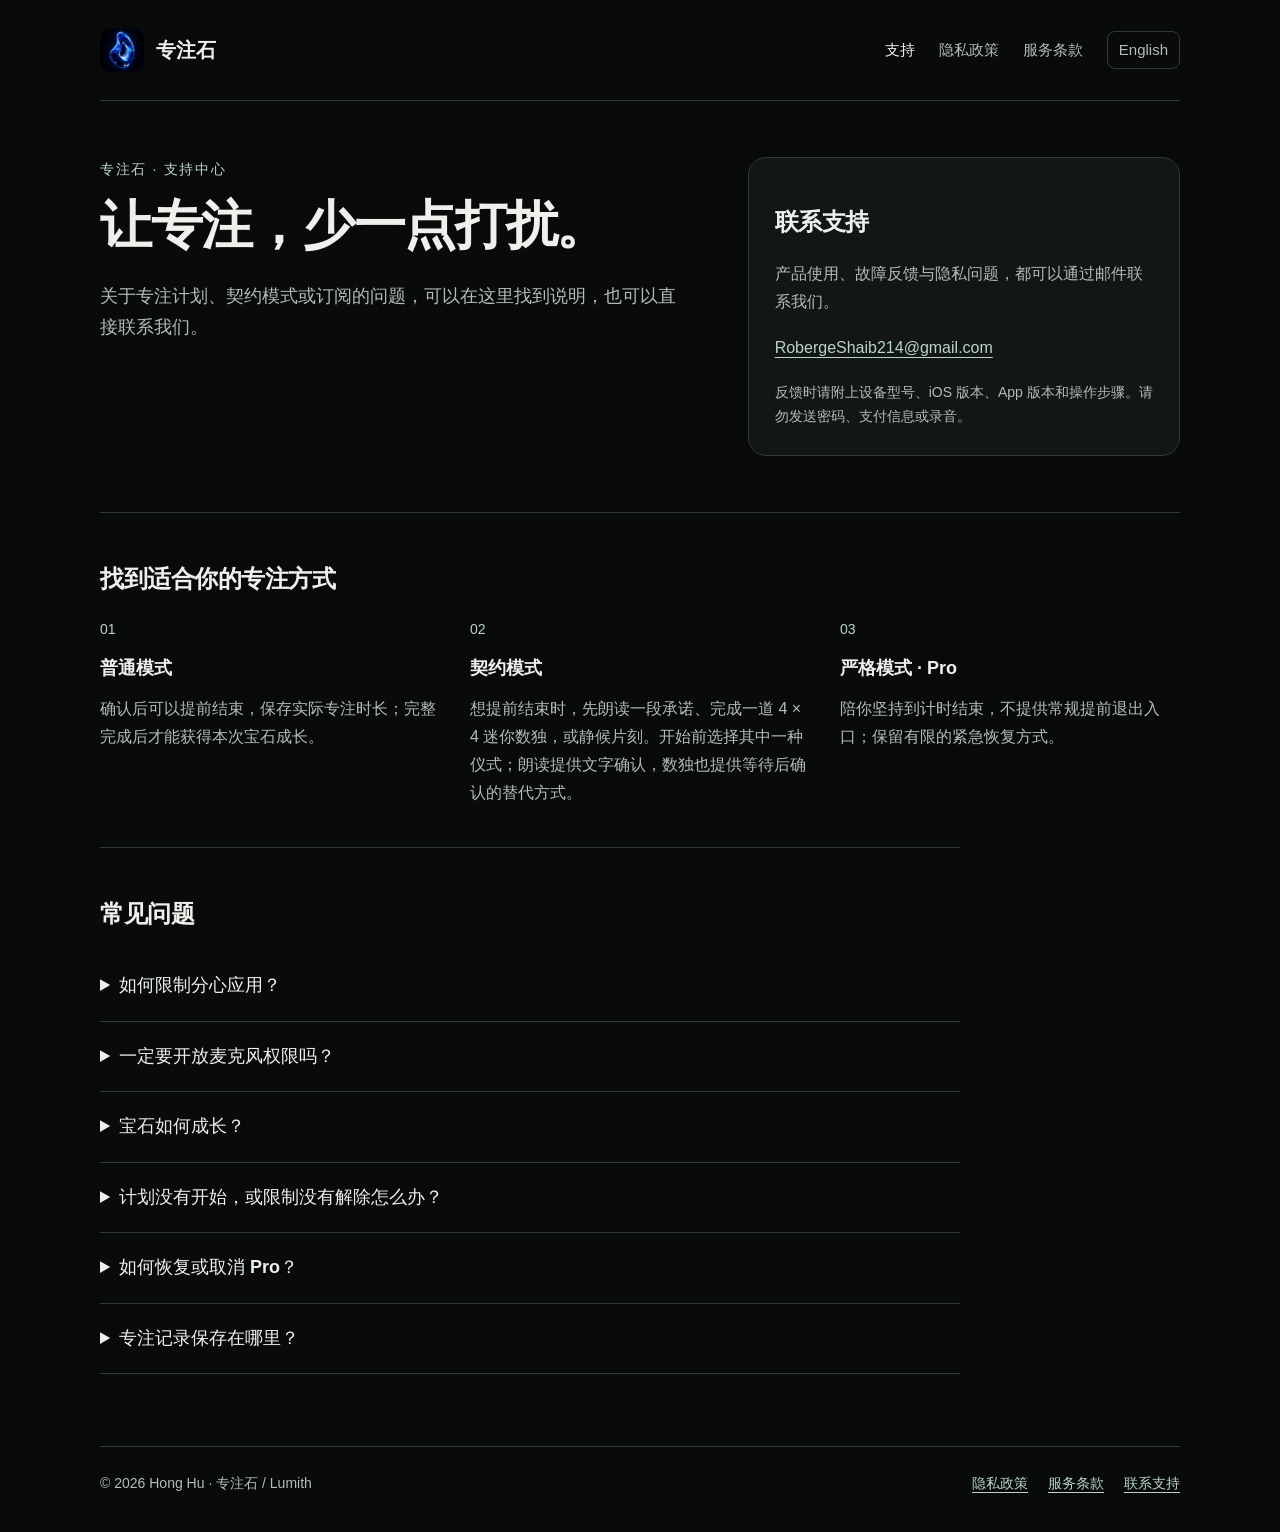
==== index.html @ 9fe9cb62 "Publish Lumith bilingual support and policies" ====
<!doctype html>
<html lang="zh-Hans"><head><meta charset="utf-8"><meta name="viewport" content="width=device-width,initial-scale=1"><title>支持中心 · 专注石</title><meta name="description" content="关于专注计划、契约模式或订阅的问题，可以在这里找到说明，也可以直接联系我们。"><meta name="color-scheme" content="dark"><link rel="icon" type="image/png" href="assets/app-icon.png"><link rel="stylesheet" href="assets/site.css"><link rel="alternate" hreflang="en" href="en/index.html"></head>
<body><a class="skip" href="#content">跳至正文</a><header><a class="brand" href="index.html"><img src="assets/app-icon.png" alt="" width="44" height="44">专注石</a><nav aria-label="主导航"><a href="index.html" aria-current="page">支持</a><a href="privacy.html">隐私政策</a><a href="terms.html">服务条款</a><a class="lang" href="en/index.html" lang="en">English</a></nav></header><main id="content"><section class="support-top"><div><p class="eyebrow">专注石 · 支持中心</p><h1>让专注，少一点打扰。</h1><p class="intro">关于专注计划、契约模式或订阅的问题，可以在这里找到说明，也可以直接联系我们。</p></div><aside class="contact"><h2>联系支持</h2><p>产品使用、故障反馈与隐私问题，都可以通过邮件联系我们。</p><a href="mailto:RobergeShaib214@gmail.com">RobergeShaib214@gmail.com</a><small>反馈时请附上设备型号、iOS 版本、App 版本和操作步骤。请勿发送密码、支付信息或录音。</small></aside></section><section class="section"><h2>找到适合你的专注方式</h2><div class="modes"><article><p class="number">01</p><h3>普通模式</h3><p>确认后可以提前结束，保存实际专注时长；完整完成后才能获得本次宝石成长。</p></article><article><p class="number">02</p><h3>契约模式</h3><p>想提前结束时，先朗读一段承诺、完成一道 4 × 4 迷你数独，或静候片刻。开始前选择其中一种仪式；朗读提供文字确认，数独也提供等待后确认的替代方式。</p></article><article><p class="number">03</p><h3>严格模式 · Pro</h3><p>陪你坚持到计时结束，不提供常规提前退出入口；保留有限的紧急恢复方式。</p></article></div></section><section class="section faq"><h2>常见问题</h2><details><summary>如何限制分心应用？</summary><p>按提示授权“屏幕使用时间”，在 Apple 系统选择器中选好 App、类别或网站。选择时长即可开始专注，也可以保存并开启按星期重复的计划。</p></details><details><summary>一定要开放麦克风权限吗？</summary><p>只有选择朗读承诺时才需要，你也可以使用文字确认。支持时优先在设备上识别；不支持时，使用 Apple 语音服务前会征求你的明确同意。专注石不保存录音或识别文字。</p></details><details><summary>宝石如何成长？</summary><p>每次完整完成专注，都会增加当前培养宝石的成长进度。提前结束会保存实际专注时长，但不发放本次完成奖励。部分宝石需要 Pro。</p></details><details><summary>计划没有开始，或限制没有解除怎么办？</summary><p>检查计划是否开启、开始时间、重复星期、已选 App 和屏幕使用时间授权。重新打开专注石以刷新当前会话；仍有异常时，请告知预期开始或结束时间，以及当时是否锁屏。</p></details><details><summary>如何恢复或取消 Pro？</summary><p>使用订阅时的 Apple 账户，在专注石内点击“恢复购买”。Pro 提供月度与年度订阅。管理或取消时，前往 iOS“设置”→你的姓名→“订阅”。卸载 App 不会取消订阅；试用资格与价格以 Apple 购买页为准。</p></details><details><summary>专注记录保存在哪里？</summary><p>专注记录和宝石进度保存在设备本地，当前不提供开发者自建云同步。有关本地保存、Apple 服务和删除方式，请查看隐私政策。</p></details></section></main><footer><span>© 2026 Hong Hu · 专注石 / Lumith</span><div class="links"><a href="privacy.html">隐私政策</a><a href="terms.html">服务条款</a><a href="mailto:RobergeShaib214@gmail.com">联系支持</a></div></footer></body></html>
---- assets/site.css ----
:root{color-scheme:dark;--bg:#090b0b;--panel:#121616;--text:#edf0eb;--muted:#b3bcb8;--line:#303a36;--accent:#b9d4c4;font-family:-apple-system,BlinkMacSystemFont,"Segoe UI","PingFang SC","Microsoft YaHei",sans-serif;font-size:16px}
*{box-sizing:border-box}body{margin:0;background:var(--bg);color:var(--text);line-height:1.75}a{color:var(--accent);text-underline-offset:.25em}a:hover{color:#fff}a:focus-visible,summary:focus-visible{outline:2px solid var(--accent);outline-offset:5px}a,summary{-webkit-tap-highlight-color:transparent}header,main,footer{width:min(100% - 48px,1080px);margin:auto}header{display:flex;align-items:center;justify-content:space-between;gap:24px;padding:28px 0;border-bottom:1px solid var(--line)}.brand{display:flex;align-items:center;gap:12px;text-decoration:none;color:var(--text);font-size:20px;font-weight:650;white-space:nowrap}.brand img{width:44px;height:44px;border-radius:11px}nav{display:flex;gap:24px;align-items:center;flex-wrap:wrap;font-size:15px}nav a{color:var(--muted);text-decoration:none}nav a[aria-current=page]{color:var(--text)}.lang{padding:5px 11px;border:1px solid var(--line);border-radius:8px}main{padding:56px 0 72px}.eyebrow{margin:0 0 12px;color:var(--accent);font-size:14px;letter-spacing:.12em}h1{font-size:clamp(32px,5vw,52px);line-height:1.22;letter-spacing:-.025em;margin:0 0 24px;font-weight:620}h2{font-size:24px;line-height:1.5;font-weight:600;letter-spacing:-.02em}h3{font-size:18px;margin:0 0 10px}.intro{font-size:18px;color:var(--muted);max-width:660px}.support-top{display:grid;grid-template-columns:1.35fr 1fr;gap:64px;align-items:start;margin-bottom:56px}.contact{padding:26px;border:1px solid var(--line);border-radius:18px;background:var(--panel)}.contact p{margin:8px 0 18px;color:var(--muted)}.contact a{overflow-wrap:anywhere}.contact small{display:block;font-size:14px;color:var(--muted);margin-top:18px}.section{border-top:1px solid var(--line);padding-top:28px;margin-top:40px}.modes{display:grid;grid-template-columns:repeat(3,1fr);gap:30px}.modes p{color:var(--muted);margin:0}.modes .number{color:var(--accent);font-size:14px;margin-bottom:12px}.faq{max-width:860px}details{border-bottom:1px solid var(--line);padding:19px 0}summary{cursor:pointer;font-size:18px;font-weight:550;padding-right:18px}details p{color:var(--muted);margin:14px 0 4px;max-width:760px}.legal{max-width:780px}.legal h1{font-size:40px}.legal h2{margin:36px 0 14px;font-size:22px}.legal p{margin:0 0 18px;color:#cbd2ce;overflow-wrap:anywhere}.legal .updated{font-size:14px;color:var(--muted)}.legal-links{display:flex;gap:24px;flex-wrap:wrap;margin-top:24px}footer{border-top:1px solid var(--line);padding:24px 0 36px;display:flex;justify-content:space-between;gap:16px;flex-wrap:wrap;color:var(--muted);font-size:14px}footer .links{display:flex;flex-wrap:wrap;gap:20px}.skip{position:absolute;left:16px;top:-100px;background:var(--panel);padding:10px;z-index:9}.skip:focus{top:12px}
@media(max-width:760px){header,main,footer{width:calc(100% - 36px)}header{align-items:flex-start;padding:22px 0;gap:18px;flex-wrap:wrap}nav{gap:18px;font-size:14px}main{padding:36px 0 52px}.support-top{grid-template-columns:1fr;gap:24px;margin-bottom:36px}.modes{grid-template-columns:1fr;gap:26px}.contact{padding:22px}.legal h1{font-size:32px}.legal h2{font-size:21px}}
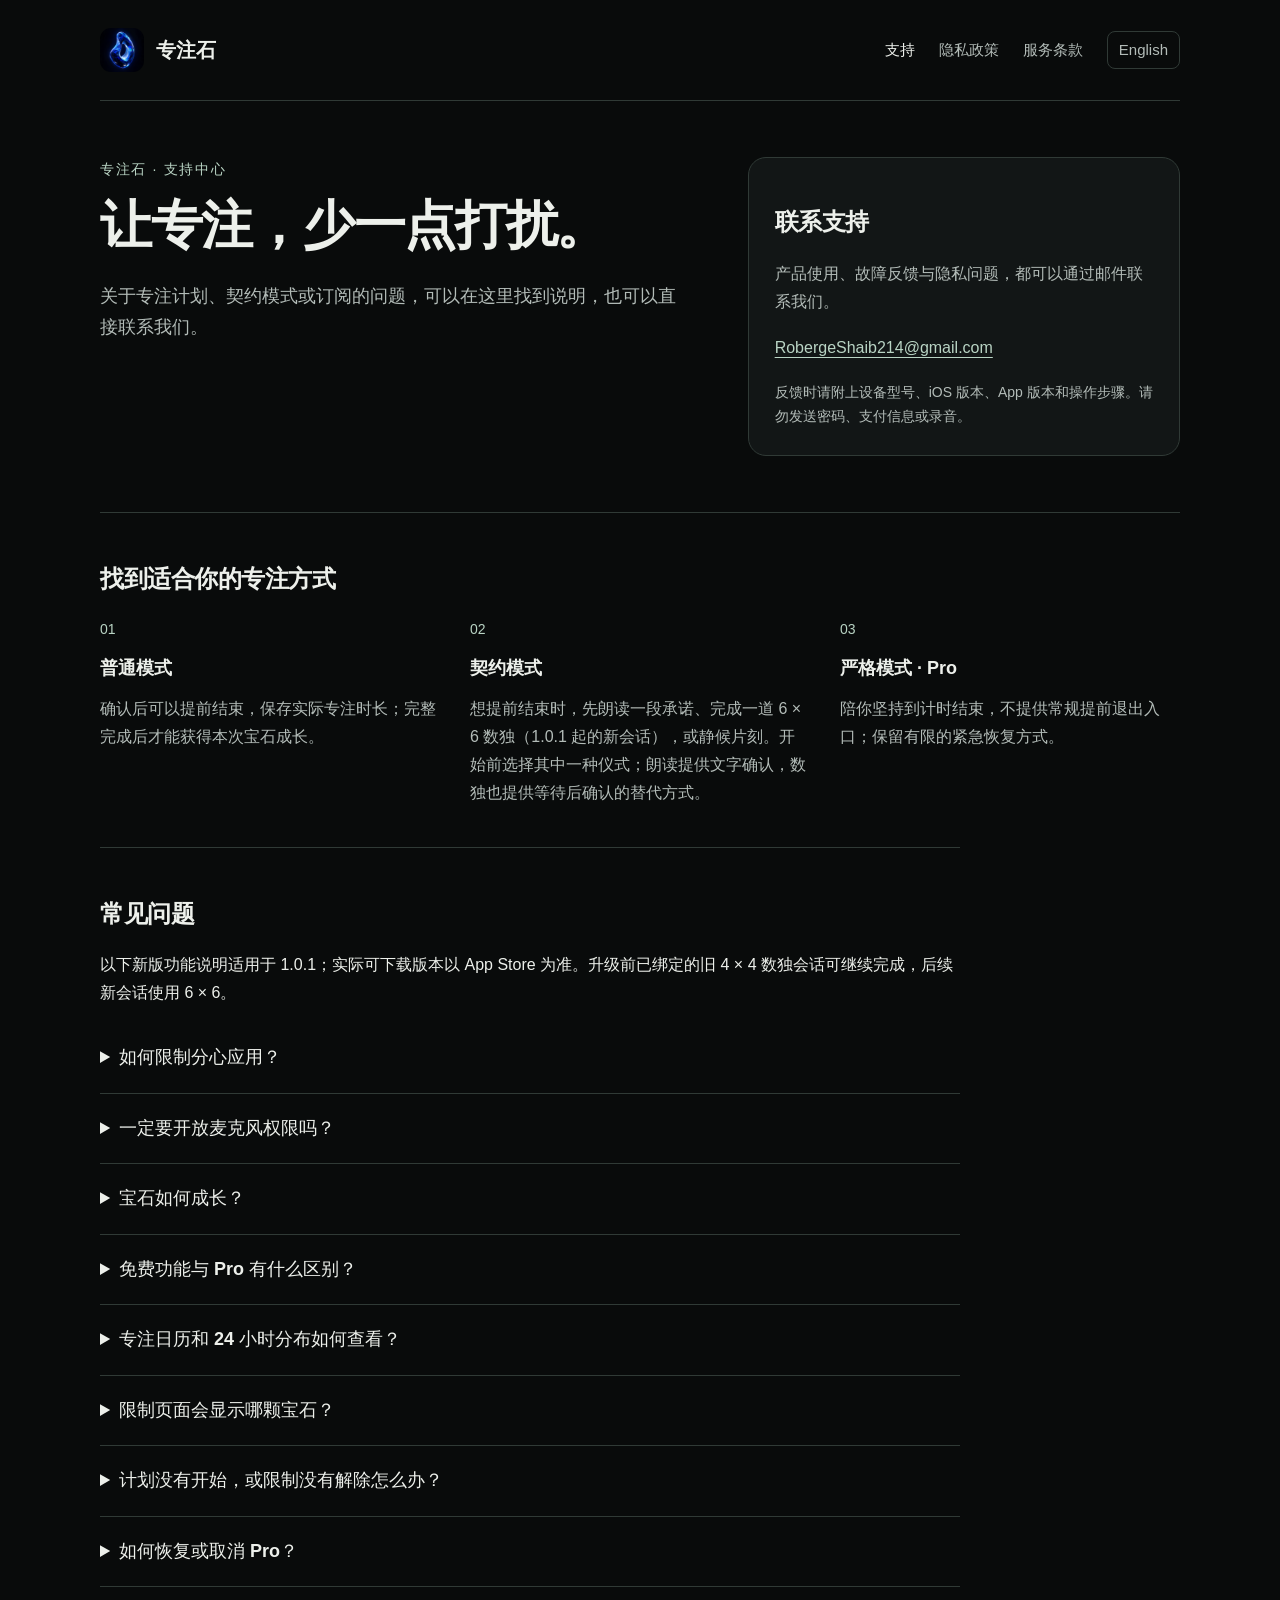
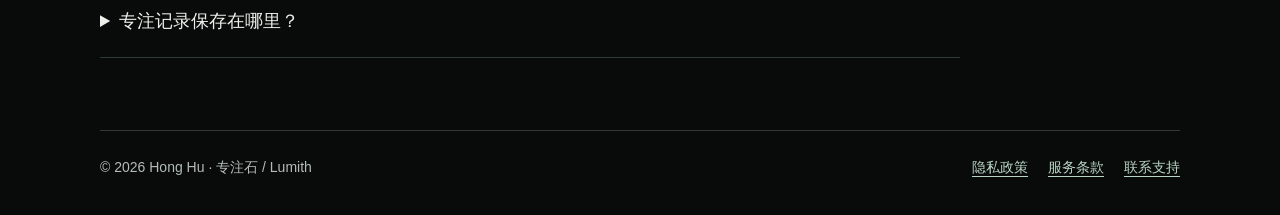
==== commit 81695921: "Update bilingual support and privacy for Lumith 1.0.1" ====
--- a/index.html
+++ b/index.html
@@ -1,3 +1,3 @@
 <!doctype html>
 <html lang="zh-Hans"><head><meta charset="utf-8"><meta name="viewport" content="width=device-width,initial-scale=1"><title>支持中心 · 专注石</title><meta name="description" content="关于专注计划、契约模式或订阅的问题，可以在这里找到说明，也可以直接联系我们。"><meta name="color-scheme" content="dark"><link rel="icon" type="image/png" href="assets/app-icon.png"><link rel="stylesheet" href="assets/site.css"><link rel="alternate" hreflang="en" href="en/index.html"></head>
-<body><a class="skip" href="#content">跳至正文</a><header><a class="brand" href="index.html"><img src="assets/app-icon.png" alt="" width="44" height="44">专注石</a><nav aria-label="主导航"><a href="index.html" aria-current="page">支持</a><a href="privacy.html">隐私政策</a><a href="terms.html">服务条款</a><a class="lang" href="en/index.html" lang="en">English</a></nav></header><main id="content"><section class="support-top"><div><p class="eyebrow">专注石 · 支持中心</p><h1>让专注，少一点打扰。</h1><p class="intro">关于专注计划、契约模式或订阅的问题，可以在这里找到说明，也可以直接联系我们。</p></div><aside class="contact"><h2>联系支持</h2><p>产品使用、故障反馈与隐私问题，都可以通过邮件联系我们。</p><a href="mailto:RobergeShaib214@gmail.com">RobergeShaib214@gmail.com</a><small>反馈时请附上设备型号、iOS 版本、App 版本和操作步骤。请勿发送密码、支付信息或录音。</small></aside></section><section class="section"><h2>找到适合你的专注方式</h2><div class="modes"><article><p class="number">01</p><h3>普通模式</h3><p>确认后可以提前结束，保存实际专注时长；完整完成后才能获得本次宝石成长。</p></article><article><p class="number">02</p><h3>契约模式</h3><p>想提前结束时，先朗读一段承诺、完成一道 4 × 4 迷你数独，或静候片刻。开始前选择其中一种仪式；朗读提供文字确认，数独也提供等待后确认的替代方式。</p></article><article><p class="number">03</p><h3>严格模式 · Pro</h3><p>陪你坚持到计时结束，不提供常规提前退出入口；保留有限的紧急恢复方式。</p></article></div></section><section class="section faq"><h2>常见问题</h2><details><summary>如何限制分心应用？</summary><p>按提示授权“屏幕使用时间”，在 Apple 系统选择器中选好 App、类别或网站。选择时长即可开始专注，也可以保存并开启按星期重复的计划。</p></details><details><summary>一定要开放麦克风权限吗？</summary><p>只有选择朗读承诺时才需要，你也可以使用文字确认。支持时优先在设备上识别；不支持时，使用 Apple 语音服务前会征求你的明确同意。专注石不保存录音或识别文字。</p></details><details><summary>宝石如何成长？</summary><p>每次完整完成专注，都会增加当前培养宝石的成长进度。提前结束会保存实际专注时长，但不发放本次完成奖励。部分宝石需要 Pro。</p></details><details><summary>计划没有开始，或限制没有解除怎么办？</summary><p>检查计划是否开启、开始时间、重复星期、已选 App 和屏幕使用时间授权。重新打开专注石以刷新当前会话；仍有异常时，请告知预期开始或结束时间，以及当时是否锁屏。</p></details><details><summary>如何恢复或取消 Pro？</summary><p>使用订阅时的 Apple 账户，在专注石内点击“恢复购买”。Pro 提供月度与年度订阅。管理或取消时，前往 iOS“设置”→你的姓名→“订阅”。卸载 App 不会取消订阅；试用资格与价格以 Apple 购买页为准。</p></details><details><summary>专注记录保存在哪里？</summary><p>专注记录和宝石进度保存在设备本地，当前不提供开发者自建云同步。有关本地保存、Apple 服务和删除方式，请查看隐私政策。</p></details></section></main><footer><span>© 2026 Hong Hu · 专注石 / Lumith</span><div class="links"><a href="privacy.html">隐私政策</a><a href="terms.html">服务条款</a><a href="mailto:RobergeShaib214@gmail.com">联系支持</a></div></footer></body></html>
+<body><a class="skip" href="#content">跳至正文</a><header><a class="brand" href="index.html"><img src="assets/app-icon.png" alt="" width="44" height="44">专注石</a><nav aria-label="主导航"><a href="index.html" aria-current="page">支持</a><a href="privacy.html">隐私政策</a><a href="terms.html">服务条款</a><a class="lang" href="en/index.html" lang="en">English</a></nav></header><main id="content"><section class="support-top"><div><p class="eyebrow">专注石 · 支持中心</p><h1>让专注，少一点打扰。</h1><p class="intro">关于专注计划、契约模式或订阅的问题，可以在这里找到说明，也可以直接联系我们。</p></div><aside class="contact"><h2>联系支持</h2><p>产品使用、故障反馈与隐私问题，都可以通过邮件联系我们。</p><a href="mailto:RobergeShaib214@gmail.com">RobergeShaib214@gmail.com</a><small>反馈时请附上设备型号、iOS 版本、App 版本和操作步骤。请勿发送密码、支付信息或录音。</small></aside></section><section class="section"><h2>找到适合你的专注方式</h2><div class="modes"><article><p class="number">01</p><h3>普通模式</h3><p>确认后可以提前结束，保存实际专注时长；完整完成后才能获得本次宝石成长。</p></article><article><p class="number">02</p><h3>契约模式</h3><p>想提前结束时，先朗读一段承诺、完成一道 6 × 6 数独（1.0.1 起的新会话），或静候片刻。开始前选择其中一种仪式；朗读提供文字确认，数独也提供等待后确认的替代方式。</p></article><article><p class="number">03</p><h3>严格模式 · Pro</h3><p>陪你坚持到计时结束，不提供常规提前退出入口；保留有限的紧急恢复方式。</p></article></div></section><section class="section faq"><h2>常见问题</h2><p>以下新版功能说明适用于 1.0.1；实际可下载版本以 App Store 为准。升级前已绑定的旧 4 × 4 数独会话可继续完成，后续新会话使用 6 × 6。</p><details><summary>如何限制分心应用？</summary><p>按提示授权“屏幕使用时间”，在 Apple 系统选择器中选好 App、类别或网站。选择时长即可开始专注，也可以保存并开启按星期重复的计划。</p></details><details><summary>一定要开放麦克风权限吗？</summary><p>从 1.0.1 起，朗读验证仅使用设备端语音识别；只有选择朗读时才请求所需的麦克风与语音识别权限。设备端识别不可用时提供文字确认，不会改用服务器端识别，也不会将朗读音频发送至语音识别服务器。录音和识别文字不保存，识别文字仅在内存中用于本次承诺核对。</p><p>仍使用 1.0 的用户：该版本在设备端识别不可用时，提供经明确同意使用 Apple 语音服务的选择。升级至 1.0.1 后不再提供该路径。</p></details><details><summary>宝石如何成长？</summary><p>每次完整完成专注，都会增加当前培养宝石的成长进度。1.0.1 的完成反馈会展示实际入账的专注分钟、成长增量、当前阶段及下一成长门槛；成长 +1 不等于每次获得一颗完整宝石。提前结束会保存实际专注时长，但不发放本次完成奖励。部分宝石需要 Pro。</p></details><details><summary>免费功能与 Pro 有什么区别？</summary><p>普通模式、契约模式、6 × 6 数独和朗读免费可用；免费可保存 1 个计划，Pro 可使用更多计划。严格模式及部分高级宝石需要 Pro，月度和年度订阅提供相同 Pro 权益。</p></details><details><summary>专注日历和 24 小时分布如何查看？</summary><p>1.0.1 的报告日历合并展示每日专注分钟与宝石，点击日期可查看明细：免费查看最近 7 天，Pro 查看最近 30 天。24 小时分布使用设备保留的全部专注历史，免费用户也可查看；它不开放超过权益范围的逐日明细，也不代表免费用户第 8 天的记录会被删除。</p></details><details><summary>限制页面会显示哪颗宝石？</summary><p>1.0.1 的限制页面使用你当前选择的宝石。此显示设置不会改变专注规则、奖励或解除限制的条件。</p></details><details><summary>计划没有开始，或限制没有解除怎么办？</summary><p>检查计划是否开启、开始时间、重复星期、已选 App 和屏幕使用时间授权。重新打开专注石以刷新当前会话；仍有异常时，请告知预期开始或结束时间，以及当时是否锁屏。</p></details><details><summary>如何恢复或取消 Pro？</summary><p>使用订阅时的 Apple 账户，在专注石内点击“恢复购买”。购买与恢复购买仍通过 Apple StoreKit 连接 Apple 服务。Pro 提供月度与年度订阅。管理或取消时，前往 iOS“设置”→你的姓名→“订阅”。卸载 App 不会取消订阅；试用资格与价格以 Apple 购买页为准。</p></details><details><summary>专注记录保存在哪里？</summary><p>专注记录和宝石进度保存在设备本地，当前不提供开发者自建云同步。购买与恢复购买会连接 Apple 服务；外部网页与邮件支持由相应服务处理。有关本地保存、Apple 服务和删除方式，请查看隐私政策。</p></details></section></main><footer><span>© 2026 Hong Hu · 专注石 / Lumith</span><div class="links"><a href="privacy.html">隐私政策</a><a href="terms.html">服务条款</a><a href="mailto:RobergeShaib214@gmail.com">联系支持</a></div></footer></body></html>
